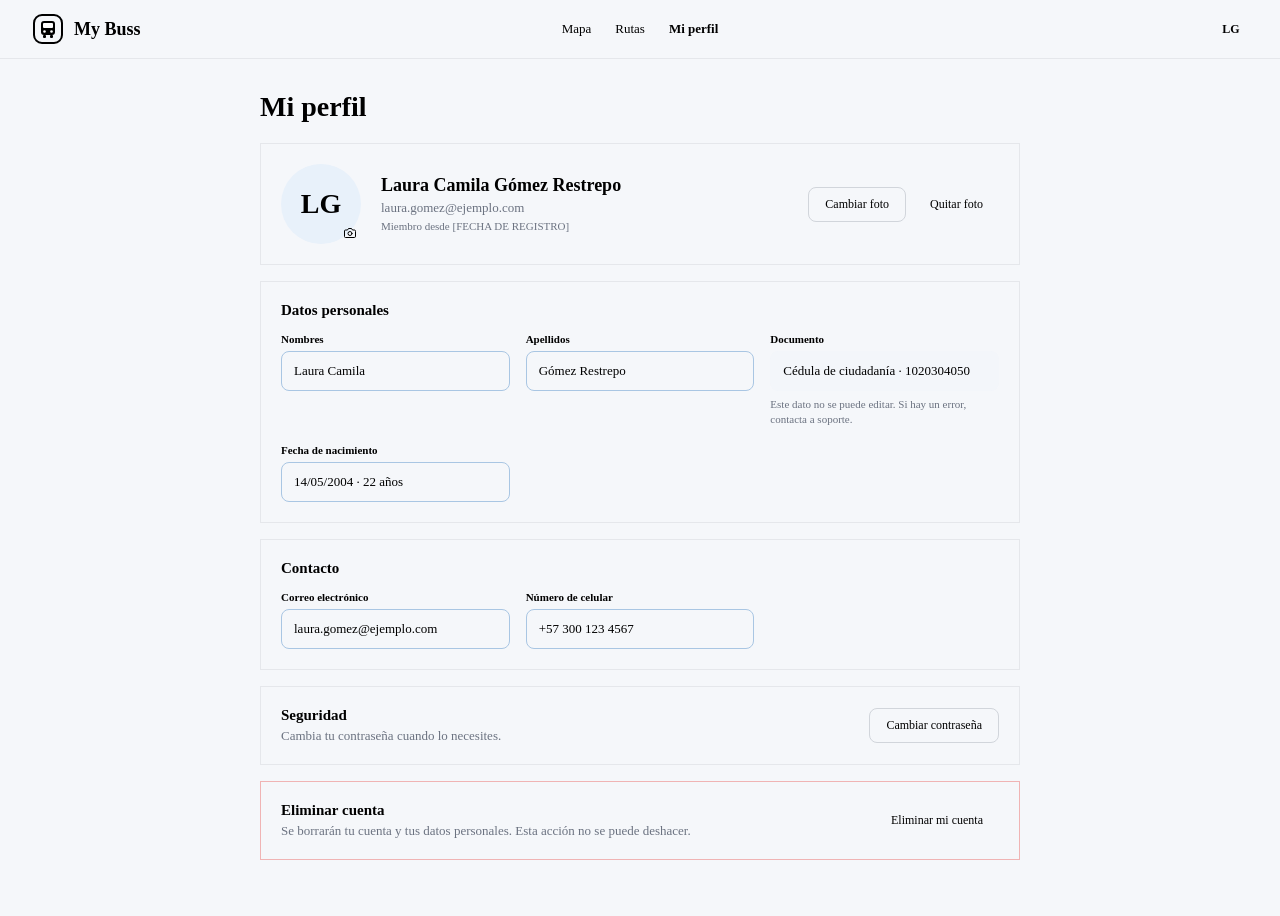
==== pages/editar-perfil.html @ 1c2dcb2d "agregar boton y elementos faltantes en editar perfil" ====
<!DOCTYPE html>
<html lang="es">
<head>
  <meta charset="UTF-8">
  <meta name="viewport" content="width=device-width, initial-scale=1.0">
  <title>Mi perfil - My Buss</title>

  <link href="https://fonts.googleapis.com/css2?family=Inter:wght@400;500;600;700&family=Poppins:wght@600;700&display=swap" rel="stylesheet">

  <link rel="stylesheet" href="../css/tokens.css">
  <link rel="stylesheet" href="../css/base-editarperfil.css">
  <link rel="stylesheet" href="../css/components-editarperfil.css">
</head>
<body>

  <!-- ========== BARRA SUPERIOR ========== -->
  <header class="navbar">

    <div class="logo">
      <svg width="32" height="32" viewBox="0 0 32 32" fill="none" xmlns="http://www.w3.org/2000/svg" aria-hidden="true">
        <rect x="2" y="2" width="28" height="28" rx="8" stroke="currentColor" stroke-width="2" />
        <rect x="9" y="8" width="14" height="14" rx="3" fill="currentColor" />
        <rect x="11" y="10" width="10" height="5" rx="1" fill="#fff" />
        <circle cx="12.5" cy="18.5" r="1.3" fill="#fff" />
        <circle cx="19.5" cy="18.5" r="1.3" fill="#fff" />
        <rect x="11" y="22" width="3" height="3" rx="1" fill="currentColor" />
        <rect x="18" y="22" width="3" height="3" rx="1" fill="currentColor" />
      </svg>
      <span>My Buss</span>
    </div>

    <nav class="menu">
      <a href="mapa.html">Mapa</a>
      <a href="rutas.html">Rutas</a>
      <a href="editar-perfil.html" class="activo">Mi perfil</a>
    </nav>

    <span class="avatar">LG</span>

  </header>

  <!-- ========== CONTENIDO ========== -->
  <main>

    <!-- Título -->
    <div class="titulo">
      <h1>Mi perfil</h1>
      <button type="button" id="btn-editar" class="btn-azul" hidden>Editar perfil</button>
    </div>

    <!-- Foto y nombre -->
    <section class="tarjeta usuario">
      <div class="foto">
        <span class="avatar grande">LG</span>
        <button type="button" class="camara" aria-label="Cambiar foto">
          <svg width="12" height="12" viewBox="0 0 24 24" fill="none" stroke="currentColor" stroke-width="2" stroke-linecap="round" stroke-linejoin="round" aria-hidden="true">
            <path d="M23 19a2 2 0 0 1-2 2H3a2 2 0 0 1-2-2V8a2 2 0 0 1 2-2h4l2-3h6l2 3h4a2 2 0 0 1 2 2z" />
            <circle cx="12" cy="13" r="4" />
          </svg>
        </button>
      </div>

      <div class="datos">
        <h2>Laura Camila Gómez Restrepo</h2>
        <p>laura.gomez@ejemplo.com</p>
        <small>Miembro desde [FECHA DE REGISTRO]</small>
      </div>

      <div class="botones">
        <button type="button" class="btn-borde">Cambiar foto</button>
        <button type="button" class="btn-texto">Quitar foto</button>
      </div>
    </section>

    <!-- Datos editables -->
    <form id="form-perfil">

      <!-- Datos personales -->
      <section class="tarjeta">
        <h3>Datos personales</h3>
        <div class="grid">
          <div class="campo">
            <label for="nombres">Nombres</label>
            <input type="text" id="nombres" value="Laura Camila">
          </div>
          <div class="campo">
            <label for="apellidos">Apellidos</label>
            <input type="text" id="apellidos" value="Gómez Restrepo">
          </div>
          <div class="campo">
            <label for="documento">Documento</label>
            <input type="text" id="documento" value="Cédula de ciudadanía · 1020304050" readonly>
            <small>Este dato no se puede editar. Si hay un error, contacta a soporte.</small>
          </div>
          <div class="campo">
            <label for="nacimiento">Fecha de nacimiento</label>
            <input type="text" id="nacimiento" value="14/05/2004 · 22 años">
          </div>
        </div>
      </section>

      <!-- Contacto -->
      <section class="tarjeta">
        <h3>Contacto</h3>
        <div class="grid">
          <div class="campo">
            <label for="correo">Correo electrónico</label>
            <input type="email" id="correo" value="laura.gomez@ejemplo.com">
          </div>
          <div class="campo">
            <label for="celular">Número de celular</label>
            <input type="tel" id="celular" value="+57 300 123 4567">
          </div>
        </div>
      </section>

      <!-- Barra de edición: se muestra solo al presionar "Editar perfil" -->
      <div id="acciones-edicion" class="acciones" hidden>
        <p>Estás editando tu perfil.</p>
        <div class="acciones-botones">
          <button type="button" id="btn-cancelar" class="btn-borde">Cancelar</button>
          <button type="submit" class="btn-azul-lleno">Guardar cambios</button>
        </div>
      </div>

    </form>

    <!-- Seguridad -->
    <section class="tarjeta fila">
      <div>
        <h3>Seguridad</h3>
        <p>Cambia tu contraseña cuando lo necesites.</p>
      </div>
      <button type="button" class="btn-borde">Cambiar contraseña</button>
    </section>

    <!-- Eliminar cuenta -->
    <section class="tarjeta fila peligro">
      <div>
        <h3>Eliminar cuenta</h3>
        <p>Se borrarán tu cuenta y tus datos personales. Esta acción no se puede deshacer.</p>
      </div>
      <button type="button" class="btn-rojo">Eliminar mi cuenta</button>
    </section>

  </main>

  <script src="../js/perfil.js"></script>
</body>
</html>
---- css/base-editarperfil.css ----
/* ===== BASE: reset, página, barra superior y layout ===== */

* {
  margin: 0;
  padding: 0;
  box-sizing: border-box;
}

body {
  font-family: var(--fuente-texto);
  background-color: #f5f7fa;
  color: var(--color-texto);
  padding-bottom: 40px;
}

h1, h2, h3 {
  font-family: var(--fuente-titulos);
}

p {
  font-size: 13px;
  color: #6b7280;
}

small {
  font-size: 11px;
  color: #6b7280;
}

/* Si un elemento tiene "hidden", que de verdad se esconda */
[hidden] {
  display: none !important;
}

/* ----- Barra superior: logo | menú centrado | avatar ----- */
.navbar {
  display: grid;
  grid-template-columns: 1fr auto 1fr;
  align-items: center;
  background-color: var(--color-fondo);
  border-bottom: 1px solid #e5e7eb;
  padding: 12px 32px;
}

.logo {
  display: flex;
  align-items: center;
  gap: 10px;
  color: var(--color-primario);   /* el SVG toma este color con currentColor */
  font-family: var(--fuente-titulos);
  font-weight: 700;
  font-size: 18px;
}

.logo svg {
  flex-shrink: 0;
}

.menu {
  display: flex;
  gap: 24px;
}

.menu a {
  color: var(--color-texto);
  text-decoration: none;
  font-size: 13px;
}

.menu a:hover,
.menu a.activo {
  color: var(--color-primario);
}

.menu a.activo {
  font-weight: 600;
}

.navbar .avatar {
  justify-self: end;   /* manda el avatar a la derecha */
}

/* ----- Contenido centrado ----- */
main {
  width: 90%;
  max-width: 760px;
  margin: 32px auto 0;
}

.titulo {
  display: flex;
  justify-content: space-between;
  align-items: center;
  margin-bottom: 20px;
}

h1 {
  font-size: 28px;
}
---- css/components-editarperfil.css ----
/* ===== COMPONENTES: tarjetas, avatar, campos y botones ===== */

/* ---------- Tarjetas ---------- */
.tarjeta {
  background-color: var(--color-fondo);
  border: 1px solid #e5e7eb;
  border-radius: var(--radio);
  padding: 20px;
  margin-bottom: 16px;
}

.tarjeta h3 {
  color: var(--color-primario);
  font-size: 15px;
  margin-bottom: 14px;
}

/* Tarjeta con texto a la izquierda y botón a la derecha */
.fila {
  display: flex;
  justify-content: space-between;
  align-items: center;
  gap: 16px;
}

.fila h3 {
  margin-bottom: 4px;
}

/* Tarjeta de eliminar cuenta */
.peligro {
  border-color: #f0b4b4;
}

.peligro h3 {
  color: var(--color-lleno);
}

/* ---------- Tarjeta de usuario ---------- */
.usuario {
  display: flex;
  align-items: center;
  gap: 20px;
}

.datos {
  flex: 1;   /* ocupa el espacio que sobra */
}

.datos h2 {
  font-size: 18px;
  margin-bottom: 4px;
}

.botones {
  display: flex;
  align-items: center;
  gap: 8px;
}

/* ---------- Avatar ---------- */
.avatar {
  width: 34px;
  height: 34px;
  border-radius: 50%;
  background-color: var(--color-primario);
  color: var(--color-fondo);
  font-size: 12px;
  font-weight: 600;
  display: flex;
  align-items: center;
  justify-content: center;
}

.avatar.grande {
  width: 80px;
  height: 80px;
  background-color: #e8f1fa;
  border: 2px solid var(--color-primario);
  color: var(--color-primario);
  font-family: var(--fuente-titulos);
  font-size: 28px;
}

/* Camarita sobre el avatar */
.foto {
  position: relative;
}

.camara {
  position: absolute;
  right: -2px;
  bottom: -2px;
  width: 26px;
  height: 26px;
  padding: 0;
  border: 2px solid var(--color-fondo);
  border-radius: 50%;
  background-color: var(--color-primario);
  color: var(--color-fondo);
  display: flex;
  align-items: center;
  justify-content: center;
  cursor: pointer;
}

/* ---------- Cuadrícula de campos ---------- */
.grid {
  display: grid;
  grid-template-columns: repeat(3, 1fr);   /* 3 columnas iguales */
  gap: 16px;
}

.campo label {
  display: block;
  font-size: 11px;
  font-weight: 600;
  margin-bottom: 6px;
}

.campo input {
  width: 100%;
  padding: 11px 12px;
  border: 1px solid #a9c6e3;
  border-radius: 8px;
  background-color: var(--color-fondo);
  font-size: 13px;
  font-family: inherit;
  color: var(--color-texto);
}

/* Bloqueado (readonly): fondo gris y sin borde */
.campo input[readonly] {
  background-color: #f3f6fa;
  border-color: transparent;
}

.campo input:focus {
  outline: none;
  border-color: var(--color-primario);
}

/* ---------- Botones ---------- */
button {
  padding: 9px 16px;
  border-radius: 8px;
  font-size: 12px;
  font-family: inherit;
  cursor: pointer;
  white-space: nowrap;
}

/* Borde gris: Cambiar foto, Cambiar contraseña, Cancelar */
.btn-borde {
  background-color: var(--color-fondo);
  border: 1px solid #d1d5db;
  color: var(--color-texto);
}

.btn-borde:hover {
  background-color: #f3f6fa;
}

/* Solo texto: Quitar foto */
.btn-texto {
  background: none;
  border: none;
  color: var(--color-texto);
}

/* Borde azul: Editar perfil */
.btn-azul {
  background-color: var(--color-fondo);
  border: 1px solid var(--color-primario);
  color: var(--color-primario);
}

/* Azul lleno: Guardar cambios */
.btn-azul-lleno {
  background-color: var(--color-primario);
  border: 1px solid var(--color-primario);
  color: var(--color-fondo);
}

/* Borde rojo: Eliminar mi cuenta */
.btn-rojo {
  background-color: var(--color-fondo);
  border: 1px solid var(--color-lleno);
  color: var(--color-lleno);
}

.btn-rojo:hover {
  background-color: #fdeeee;
}

/* Barra "Estás editando tu perfil" (aparece al editar) */
.acciones {
  display: flex;
  justify-content: space-between;
  align-items: center;
  gap: 16px;
  background-color: var(--color-fondo);
  border: 1px solid #e5e7eb;
  border-radius: var(--radio);
  padding: 14px 20px;
  margin-bottom: 16px;
  box-shadow: 0 6px 18px rgba(28, 93, 153, 0.15);   /* la sombra azulada del diseño */
}

.acciones p {
  font-size: 11px;
}

.acciones-botones {
  display: flex;
  gap: 8px;
}

/* Texto de ayuda debajo de un campo */
.campo small {
  display: block;
  margin-top: 6px;
  line-height: 1.4;
}
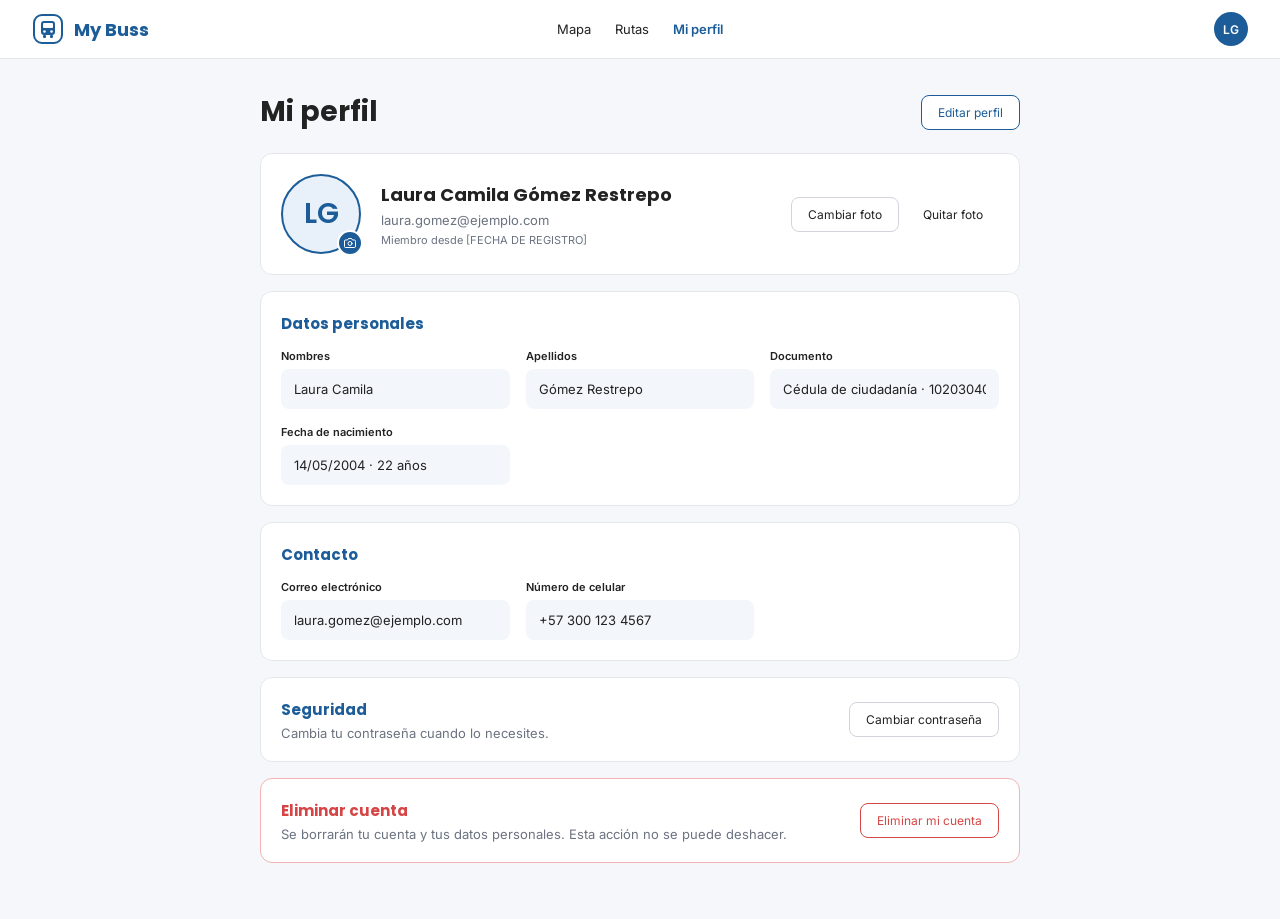
==== commit 790c73d5: "Merge pull request #22 from MyBuss-Subete-a-MyBuss/dev Dev" ====
--- a/pages/editar-perfil.html
+++ b/pages/editar-perfil.html
@@ -6,7 +6,6 @@
   <title>Mi perfil - My Buss</title>
 
   <link href="https://fonts.googleapis.com/css2?family=Inter:wght@400;500;600;700&family=Poppins:wght@600;700&display=swap" rel="stylesheet">
-
   <link rel="stylesheet" href="../css/tokens.css">
   <link rel="stylesheet" href="../css/base-editarperfil.css">
   <link rel="stylesheet" href="../css/components-editarperfil.css">
@@ -45,7 +44,7 @@
     <!-- Título -->
     <div class="titulo">
       <h1>Mi perfil</h1>
-      <button type="button" id="btn-editar" class="btn-azul" hidden>Editar perfil</button>
+      <button type="button" id="btn-editar" class="btn-azul">Editar perfil</button>
     </div>
 
     <!-- Foto y nombre -->
@@ -75,52 +74,46 @@
     <!-- Datos editables -->
     <form id="form-perfil">
 
-      <!-- Datos personales -->
       <section class="tarjeta">
         <h3>Datos personales</h3>
         <div class="grid">
           <div class="campo">
             <label for="nombres">Nombres</label>
-            <input type="text" id="nombres" value="Laura Camila">
+            <input type="text" id="nombres" value="Laura Camila" readonly>
           </div>
           <div class="campo">
             <label for="apellidos">Apellidos</label>
-            <input type="text" id="apellidos" value="Gómez Restrepo">
+            <input type="text" id="apellidos" value="Gómez Restrepo" readonly>
           </div>
           <div class="campo">
             <label for="documento">Documento</label>
             <input type="text" id="documento" value="Cédula de ciudadanía · 1020304050" readonly>
-            <small>Este dato no se puede editar. Si hay un error, contacta a soporte.</small>
           </div>
           <div class="campo">
             <label for="nacimiento">Fecha de nacimiento</label>
-            <input type="text" id="nacimiento" value="14/05/2004 · 22 años">
+            <input type="text" id="nacimiento" value="14/05/2004 · 22 años" readonly>
           </div>
         </div>
       </section>
 
-      <!-- Contacto -->
       <section class="tarjeta">
         <h3>Contacto</h3>
         <div class="grid">
           <div class="campo">
             <label for="correo">Correo electrónico</label>
-            <input type="email" id="correo" value="laura.gomez@ejemplo.com">
+            <input type="email" id="correo" value="laura.gomez@ejemplo.com" readonly>
           </div>
           <div class="campo">
             <label for="celular">Número de celular</label>
-            <input type="tel" id="celular" value="+57 300 123 4567">
+            <input type="tel" id="celular" value="+57 300 123 4567" readonly>
           </div>
         </div>
       </section>
 
-      <!-- Barra de edición: se muestra solo al presionar "Editar perfil" -->
+      <!-- Se muestran solo al presionar "Editar perfil" -->
       <div id="acciones-edicion" class="acciones" hidden>
-        <p>Estás editando tu perfil.</p>
-        <div class="acciones-botones">
-          <button type="button" id="btn-cancelar" class="btn-borde">Cancelar</button>
-          <button type="submit" class="btn-azul-lleno">Guardar cambios</button>
-        </div>
+        <button type="button" id="btn-cancelar" class="btn-borde">Cancelar</button>
+        <button type="submit" class="btn-azul-lleno">Guardar cambios</button>
       </div>
 
     </form>
--- a/css/tokens.css
+++ b/css/tokens.css
@@ -0,0 +1,13 @@
+/*Custome propierties*/
+:root {
+    --color-primario: #1C5D99; /* Baltic Blue */
+    --color-secundario: #BFE3EA; /* Pacific Blue */
+    --color-texto: #222222; /* Carbon Black */
+    --color-fondo: #FFFFFF;
+    --color-disponible: #2E9E5B;
+    --color-medio-lleno: #F2A93B;
+    --color-lleno: #D64545;
+    --fuente-titulos: 'Poppins', sans-serif;
+    --fuente-texto: 'Inter', sans-serif;
+    --radio: 12px;
+}
--- a/css/components-editarperfil.css
+++ b/css/components-editarperfil.css
@@ -121,7 +121,7 @@
 .campo input {
   width: 100%;
   padding: 11px 12px;
-  border: 1px solid #a9c6e3;
+  border: 1px solid #d1d5db;
   border-radius: 8px;
   background-color: var(--color-fondo);
   font-size: 13px;
@@ -193,32 +193,27 @@
   background-color: #fdeeee;
 }
 
-/* Barra "Estás editando tu perfil" (aparece al editar) */
+/* Guardar / Cancelar (aparecen al editar) */
 .acciones {
   display: flex;
-  justify-content: space-between;
-  align-items: center;
-  gap: 16px;
-  background-color: var(--color-fondo);
-  border: 1px solid #e5e7eb;
-  border-radius: var(--radio);
-  padding: 14px 20px;
+  justify-content: flex-end;
+  gap: 8px;
   margin-bottom: 16px;
-  box-shadow: 0 6px 18px rgba(28, 93, 153, 0.15);   /* la sombra azulada del diseño */
-}
-
-.acciones p {
-  font-size: 11px;
-}
-
-.acciones-botones {
-  display: flex;
-  gap: 8px;
-}
-
-/* Texto de ayuda debajo de un campo */
-.campo small {
-  display: block;
-  margin-top: 6px;
-  line-height: 1.4;
+}
+
+/* ---------- Pantallas chicas ---------- */
+@media (max-width: 700px) {
+  .grid {
+    grid-template-columns: 1fr;
+  }
+
+  .usuario,
+  .fila {
+    flex-direction: column;
+    align-items: flex-start;
+  }
+
+  .navbar {
+    padding: 12px 16px;
+  }
 }
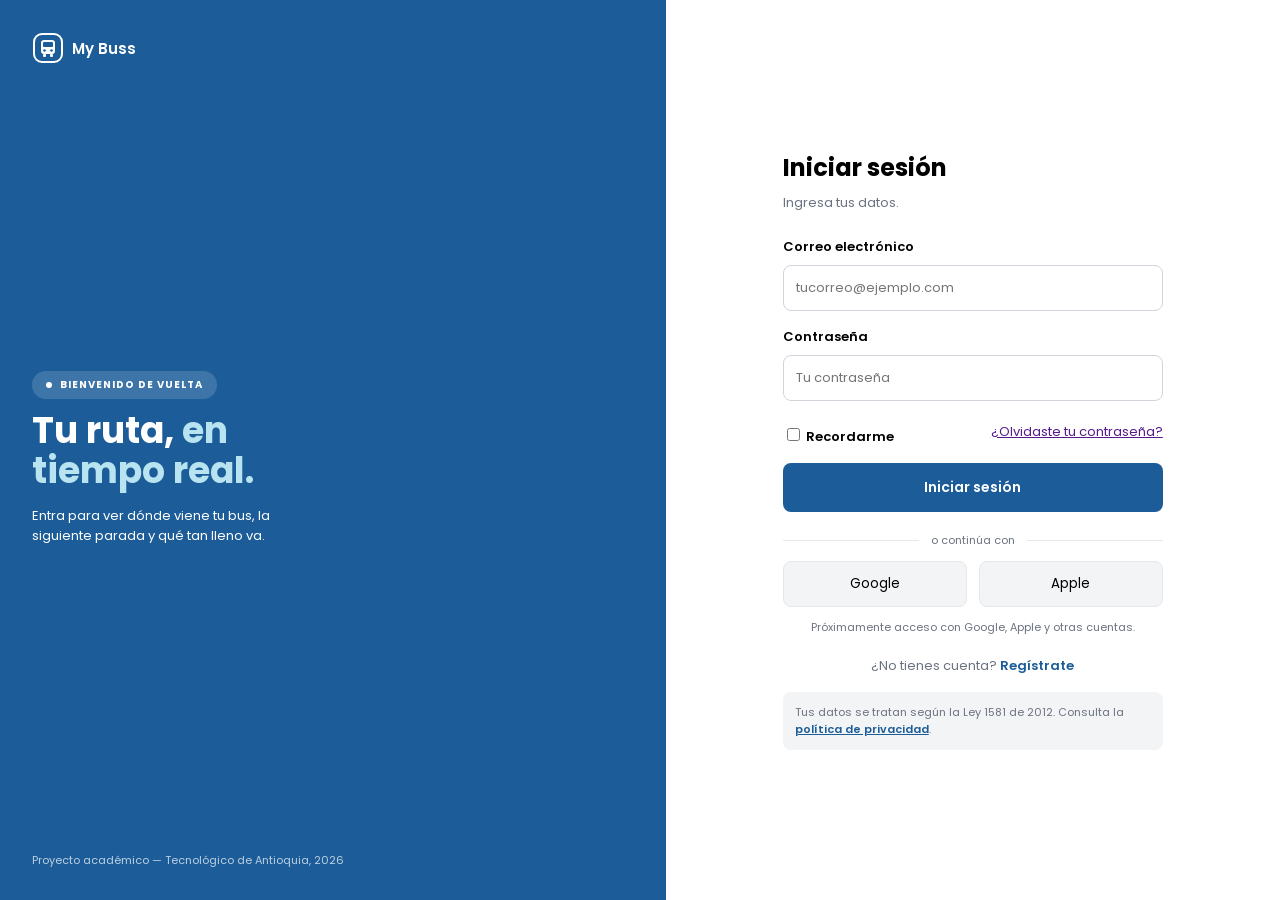
==== commit dff0a7cb: "feat: implementar login y conexión de actualizar perfil con API" ====
--- a/pages/editar-perfil.html
+++ b/pages/editar-perfil.html
@@ -1,15 +1,20 @@
 <!DOCTYPE html>
 <html lang="es">
+
 <head>
   <meta charset="UTF-8">
   <meta name="viewport" content="width=device-width, initial-scale=1.0">
   <title>Mi perfil - My Buss</title>
 
-  <link href="https://fonts.googleapis.com/css2?family=Inter:wght@400;500;600;700&family=Poppins:wght@600;700&display=swap" rel="stylesheet">
+  <link
+    href="https://fonts.googleapis.com/css2?family=Inter:wght@400;500;600;700&family=Poppins:wght@600;700&display=swap"
+    rel="stylesheet">
   <link rel="stylesheet" href="../css/tokens.css">
   <link rel="stylesheet" href="../css/base-editarperfil.css">
   <link rel="stylesheet" href="../css/components-editarperfil.css">
+  <script defer src="../js/perfil.js"></script>
 </head>
+
 <body>
 
   <!-- ========== BARRA SUPERIOR ========== -->
@@ -52,7 +57,8 @@
       <div class="foto">
         <span class="avatar grande">LG</span>
         <button type="button" class="camara" aria-label="Cambiar foto">
-          <svg width="12" height="12" viewBox="0 0 24 24" fill="none" stroke="currentColor" stroke-width="2" stroke-linecap="round" stroke-linejoin="round" aria-hidden="true">
+          <svg width="12" height="12" viewBox="0 0 24 24" fill="none" stroke="currentColor" stroke-width="2"
+            stroke-linecap="round" stroke-linejoin="round" aria-hidden="true">
             <path d="M23 19a2 2 0 0 1-2 2H3a2 2 0 0 1-2-2V8a2 2 0 0 1 2-2h4l2-3h6l2 3h4a2 2 0 0 1 2 2z" />
             <circle cx="12" cy="13" r="4" />
           </svg>
@@ -137,7 +143,6 @@
     </section>
 
   </main>
+</body>
 
-  <script src="../js/perfil.js"></script>
-</body>
 </html>
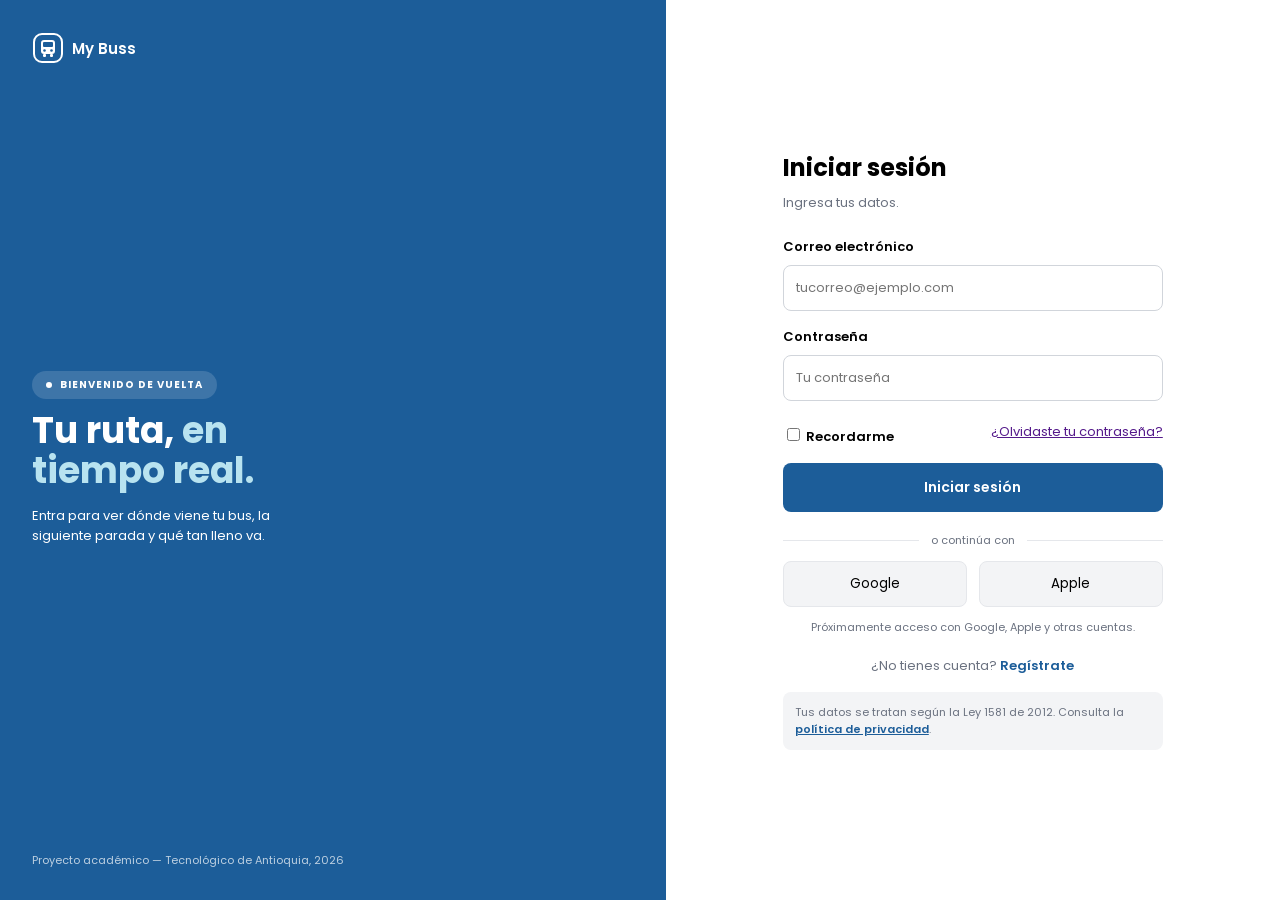
==== commit 259dac6d: "Merge pull request #27 from MyBuss-Subete-a-MyBuss/feature/obtener-usuario-perfil feat: conectar GET" ====
--- a/pages/editar-perfil.html
+++ b/pages/editar-perfil.html
@@ -20,7 +20,7 @@
   <!-- ========== BARRA SUPERIOR ========== -->
   <header class="navbar">
 
-    <div class="logo">
+    <a href="landingpage.html" class="logo" style="text-decoration: none;">
       <svg width="32" height="32" viewBox="0 0 32 32" fill="none" xmlns="http://www.w3.org/2000/svg" aria-hidden="true">
         <rect x="2" y="2" width="28" height="28" rx="8" stroke="currentColor" stroke-width="2" />
         <rect x="9" y="8" width="14" height="14" rx="3" fill="currentColor" />
@@ -31,15 +31,16 @@
         <rect x="18" y="22" width="3" height="3" rx="1" fill="currentColor" />
       </svg>
       <span>My Buss</span>
-    </div>
+    </a>
 
     <nav class="menu">
-      <a href="mapa.html">Mapa</a>
-      <a href="rutas.html">Rutas</a>
+      <a href="">Mapa</a>
+      <a href="">Rutas</a>
       <a href="editar-perfil.html" class="activo">Mi perfil</a>
     </nav>
 
     <span class="avatar">LG</span>
+    </div>
 
   </header>
 
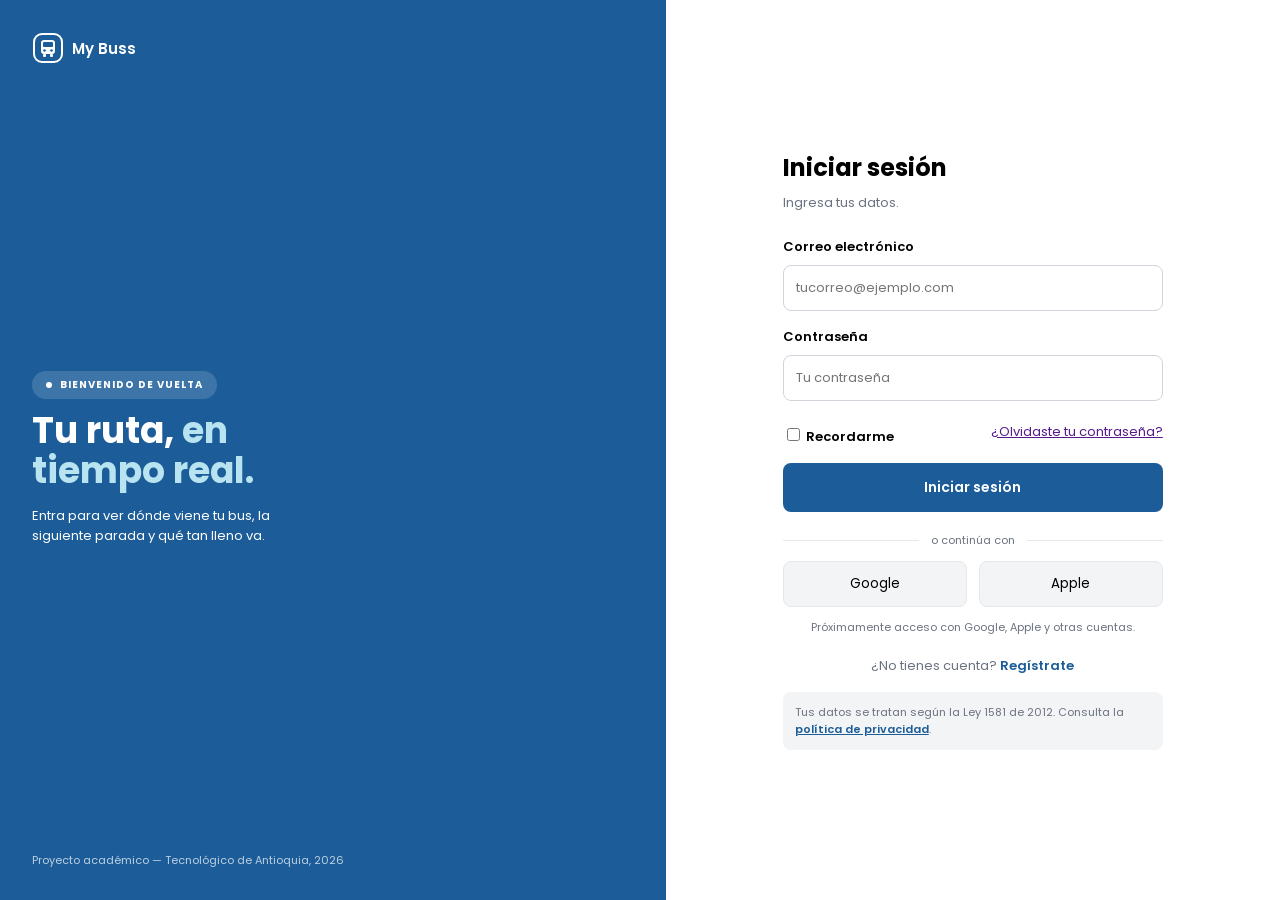
==== commit c9d830d7: "Merge branch 'dev' into feature/editar_perfil" ====
--- a/pages/editar-perfil.html
+++ b/pages/editar-perfil.html
@@ -47,10 +47,10 @@
   <!-- ========== CONTENIDO ========== -->
   <main>
 
-    <!-- Título -->
+    <!-- Título (el botón "Editar perfil" está oculto en modo edición) -->
     <div class="titulo">
       <h1>Mi perfil</h1>
-      <button type="button" id="btn-editar" class="btn-azul">Editar perfil</button>
+      <button type="button" id="btn-editar" class="btn-azul" hidden>Editar perfil</button>
     </div>
 
     <!-- Foto y nombre -->
@@ -81,20 +81,22 @@
     <!-- Datos editables -->
     <form id="form-perfil">
 
+      <!-- Datos personales -->
       <section class="tarjeta">
         <h3>Datos personales</h3>
         <div class="grid">
           <div class="campo">
             <label for="nombres">Nombres</label>
-            <input type="text" id="nombres" value="Laura Camila" readonly>
+            <input type="text" id="nombres" value="Laura Camila">
           </div>
           <div class="campo">
             <label for="apellidos">Apellidos</label>
-            <input type="text" id="apellidos" value="Gómez Restrepo" readonly>
+            <input type="text" id="apellidos" value="Gómez Restrepo">
           </div>
           <div class="campo">
             <label for="documento">Documento</label>
             <input type="text" id="documento" value="Cédula de ciudadanía · 1020304050" readonly>
+            <small>Este dato no se puede editar. Si hay un error, contacta a soporte.</small>
           </div>
           <div class="campo">
             <label for="nacimiento">Fecha de nacimiento</label>
@@ -103,24 +105,28 @@
         </div>
       </section>
 
+      <!-- Contacto -->
       <section class="tarjeta">
         <h3>Contacto</h3>
         <div class="grid">
           <div class="campo">
             <label for="correo">Correo electrónico</label>
-            <input type="email" id="correo" value="laura.gomez@ejemplo.com" readonly>
+            <input type="email" id="correo" value="laura.gomez@ejemplo.com">
           </div>
           <div class="campo">
             <label for="celular">Número de celular</label>
-            <input type="tel" id="celular" value="+57 300 123 4567" readonly>
+            <input type="tel" id="celular" value="+57 300 123 4567">
           </div>
         </div>
       </section>
 
-      <!-- Se muestran solo al presionar "Editar perfil" -->
-      <div id="acciones-edicion" class="acciones" hidden>
-        <button type="button" id="btn-cancelar" class="btn-borde">Cancelar</button>
-        <button type="submit" class="btn-azul-lleno">Guardar cambios</button>
+      <!-- Barra de edición (visible) -->
+      <div id="acciones-edicion" class="acciones">
+        <p>Estás editando tu perfil.</p>
+        <div class="acciones-botones">
+          <button type="button" id="btn-cancelar" class="btn-borde">Cancelar</button>
+          <button type="submit" class="btn-azul-lleno">Guardar cambios</button>
+        </div>
       </div>
 
     </form>
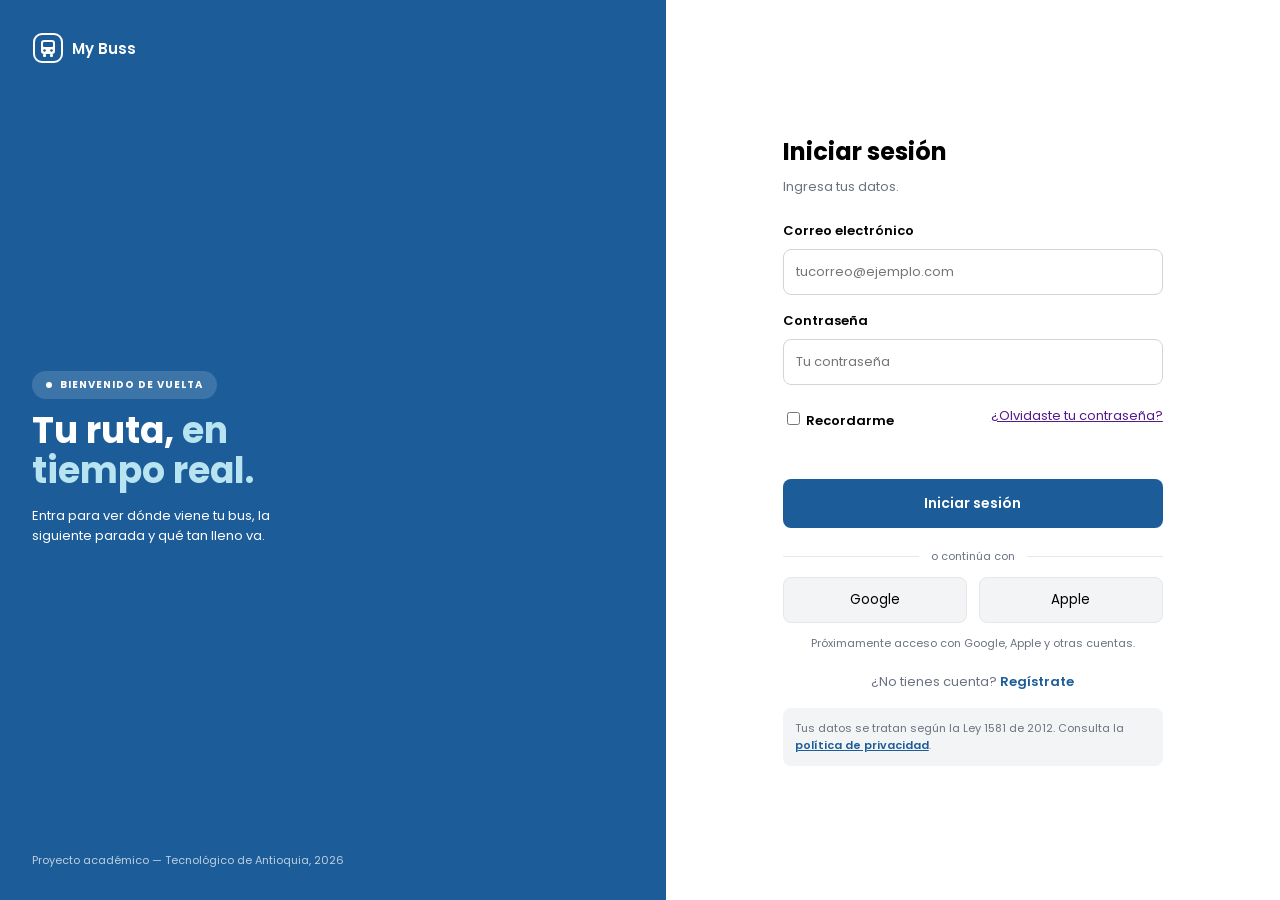
==== commit 721b6a81: "ultimos cambios" ====
--- a/pages/editar-perfil.html
+++ b/pages/editar-perfil.html
@@ -50,8 +50,10 @@
     <!-- Título (el botón "Editar perfil" está oculto en modo edición) -->
     <div class="titulo">
       <h1>Mi perfil</h1>
-      <button type="button" id="btn-editar" class="btn-azul" hidden>Editar perfil</button>
+      <button type="button" id="btn-editar" class="btn-azul">Editar perfil</button>
     </div>
+
+    <p id="mensaje-perfil" role="alert"></p>
 
     <!-- Foto y nombre -->
     <section class="tarjeta usuario">
@@ -87,11 +89,11 @@
         <div class="grid">
           <div class="campo">
             <label for="nombres">Nombres</label>
-            <input type="text" id="nombres" value="Laura Camila">
+            <input type="text" id="nombres" value="Laura Camila" readonly>
           </div>
           <div class="campo">
             <label for="apellidos">Apellidos</label>
-            <input type="text" id="apellidos" value="Gómez Restrepo">
+            <input type="text" id="apellidos" value="Gómez Restrepo" readonly>
           </div>
           <div class="campo">
             <label for="documento">Documento</label>
@@ -111,17 +113,17 @@
         <div class="grid">
           <div class="campo">
             <label for="correo">Correo electrónico</label>
-            <input type="email" id="correo" value="laura.gomez@ejemplo.com">
+            <input type="email" id="correo" value="laura.gomez@ejemplo.com" readonly>
           </div>
           <div class="campo">
             <label for="celular">Número de celular</label>
-            <input type="tel" id="celular" value="+57 300 123 4567">
+            <input type="tel" id="celular" value="+57 300 123 4567" readonly>
           </div>
         </div>
       </section>
 
       <!-- Barra de edición (visible) -->
-      <div id="acciones-edicion" class="acciones">
+      <div id="acciones-edicion" class="acciones" hidden>
         <p>Estás editando tu perfil.</p>
         <div class="acciones-botones">
           <button type="button" id="btn-cancelar" class="btn-borde">Cancelar</button>
@@ -132,13 +134,13 @@
     </form>
 
     <!-- Seguridad -->
-    <section class="tarjeta fila">
+    <!-- <section class="tarjeta fila">
       <div>
         <h3>Seguridad</h3>
         <p>Cambia tu contraseña cuando lo necesites.</p>
       </div>
       <button type="button" class="btn-borde">Cambiar contraseña</button>
-    </section>
+    </section> -->
 
     <!-- Eliminar cuenta -->
     <section class="tarjeta fila peligro">
@@ -150,6 +152,17 @@
     </section>
 
   </main>
+
+  <div id="modal-eliminar" class="modal" hidden>
+    <div class="modal-contenido" role="dialog" aria-modal="true" aria-labelledby="modal-titulo">
+      <h3 id="modal-titulo">¿Eliminar tu cuenta?</h3>
+      <p>Se borrarán tu cuenta y tus datos personales. Esta acción no se puede deshacer.</p>
+      <div class="modal-botones">
+        <button type="button" id="btn-cancelar-eliminar" class="btn-borde">Cancelar</button>
+        <button type="button" id="btn-confirmar-eliminar" class="btn-rojo-lleno">Sí, eliminar</button>
+      </div>
+    </div>
+  </div>
 </body>
 
 </html>
--- a/css/components-editarperfil.css
+++ b/css/components-editarperfil.css
@@ -121,7 +121,7 @@
 .campo input {
   width: 100%;
   padding: 11px 12px;
-  border: 1px solid #d1d5db;
+  border: 1px solid #a9c6e3;
   border-radius: 8px;
   background-color: var(--color-fondo);
   font-size: 13px;
@@ -193,27 +193,99 @@
   background-color: #fdeeee;
 }
 
-/* Guardar / Cancelar (aparecen al editar) */
+/* Barra "Estás editando tu perfil" (aparece al editar) */
 .acciones {
+  display: flex;
+  justify-content: space-between;
+  align-items: center;
+  gap: 16px;
+  background-color: var(--color-fondo);
+  border: 1px solid #e5e7eb;
+  border-radius: var(--radio);
+  padding: 14px 20px;
+  margin-bottom: 16px;
+  box-shadow: 0 6px 18px rgba(28, 93, 153, 0.15);   /* la sombra azulada del diseño */
+}
+
+.acciones p {
+  font-size: 11px;
+}
+
+.acciones-botones {
+  display: flex;
+  gap: 8px;
+}
+
+/* Texto de ayuda debajo de un campo */
+.campo small {
+  display: block;
+  margin-top: 6px;
+  line-height: 1.4;
+}
+button:disabled {
+  opacity: 0.7;
+  cursor: not-allowed;
+}
+
+.cargando::before {
+  content: "";
+  display: inline-block;
+  width: 12px;
+  height: 12px;
+  margin-right: 8px;
+  border: 2px solid currentColor;
+  border-right-color: transparent;
+  border-radius: 50%;
+  vertical-align: middle;
+  animation: girar 0.7s linear infinite;
+}
+
+@keyframes girar {
+  to {
+    transform: rotate(360deg);
+  }
+}
+
+#mensaje-perfil {
+  color: var(--color-lleno);
+  font-size: 12px;
+  margin-bottom: 12px;
+}
+
+.btn-rojo-lleno {
+  background-color: var(--color-lleno);
+  border: 1px solid var(--color-lleno);
+  color: var(--color-fondo);
+}
+
+.modal {
+  position: fixed;
+  inset: 0;
+  display: flex;
+  align-items: center;
+  justify-content: center;
+  padding: 16px;
+  background-color: rgba(15, 23, 42, 0.5);
+  z-index: 100;
+}
+
+.modal-contenido {
+  width: 100%;
+  max-width: 400px;
+  background-color: var(--color-fondo);
+  border-radius: var(--radio);
+  padding: 24px;
+  box-shadow: 0 10px 30px rgba(0, 0, 0, 0.2);
+}
+
+.modal-contenido p {
+  margin: 8px 0 20px;
+  font-size: 13px;
+  line-height: 1.5;
+}
+
+.modal-botones {
   display: flex;
   justify-content: flex-end;
   gap: 8px;
-  margin-bottom: 16px;
-}
-
-/* ---------- Pantallas chicas ---------- */
-@media (max-width: 700px) {
-  .grid {
-    grid-template-columns: 1fr;
-  }
-
-  .usuario,
-  .fila {
-    flex-direction: column;
-    align-items: flex-start;
-  }
-
-  .navbar {
-    padding: 12px 16px;
-  }
-}+}
